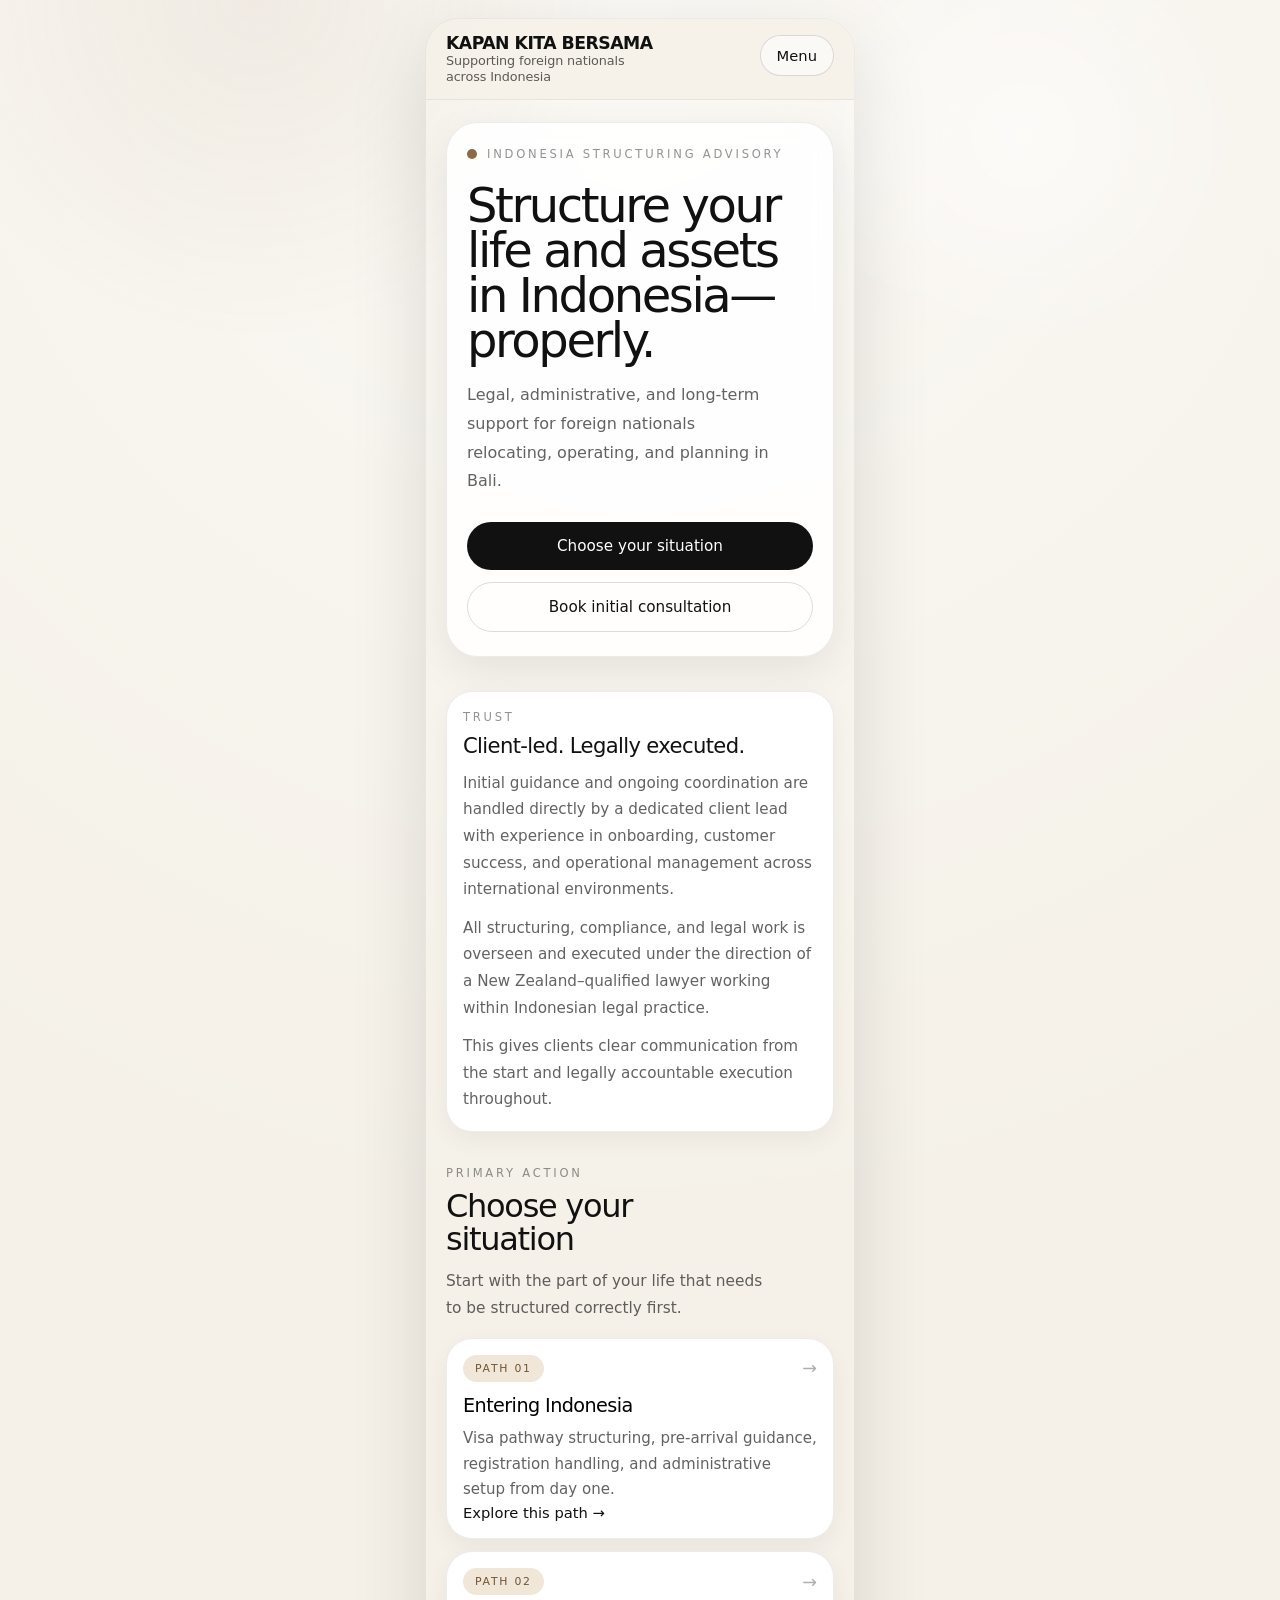
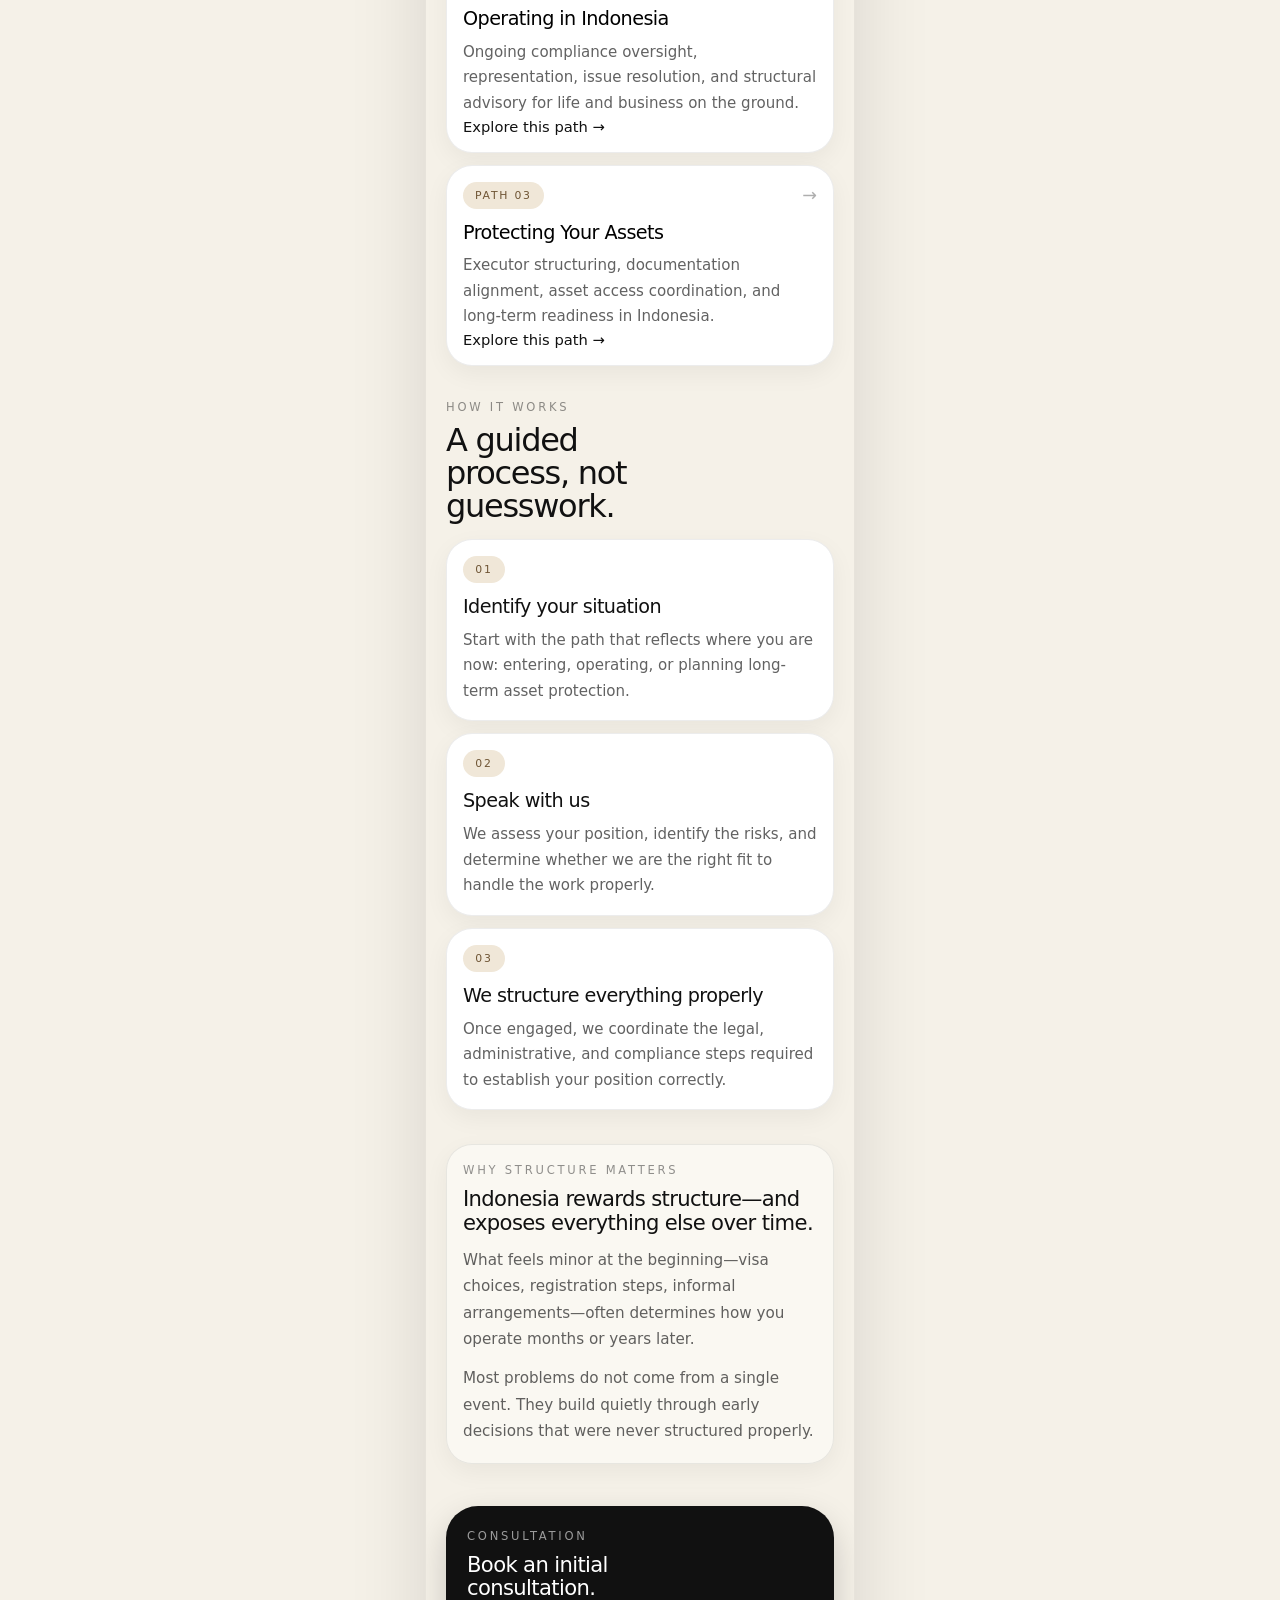
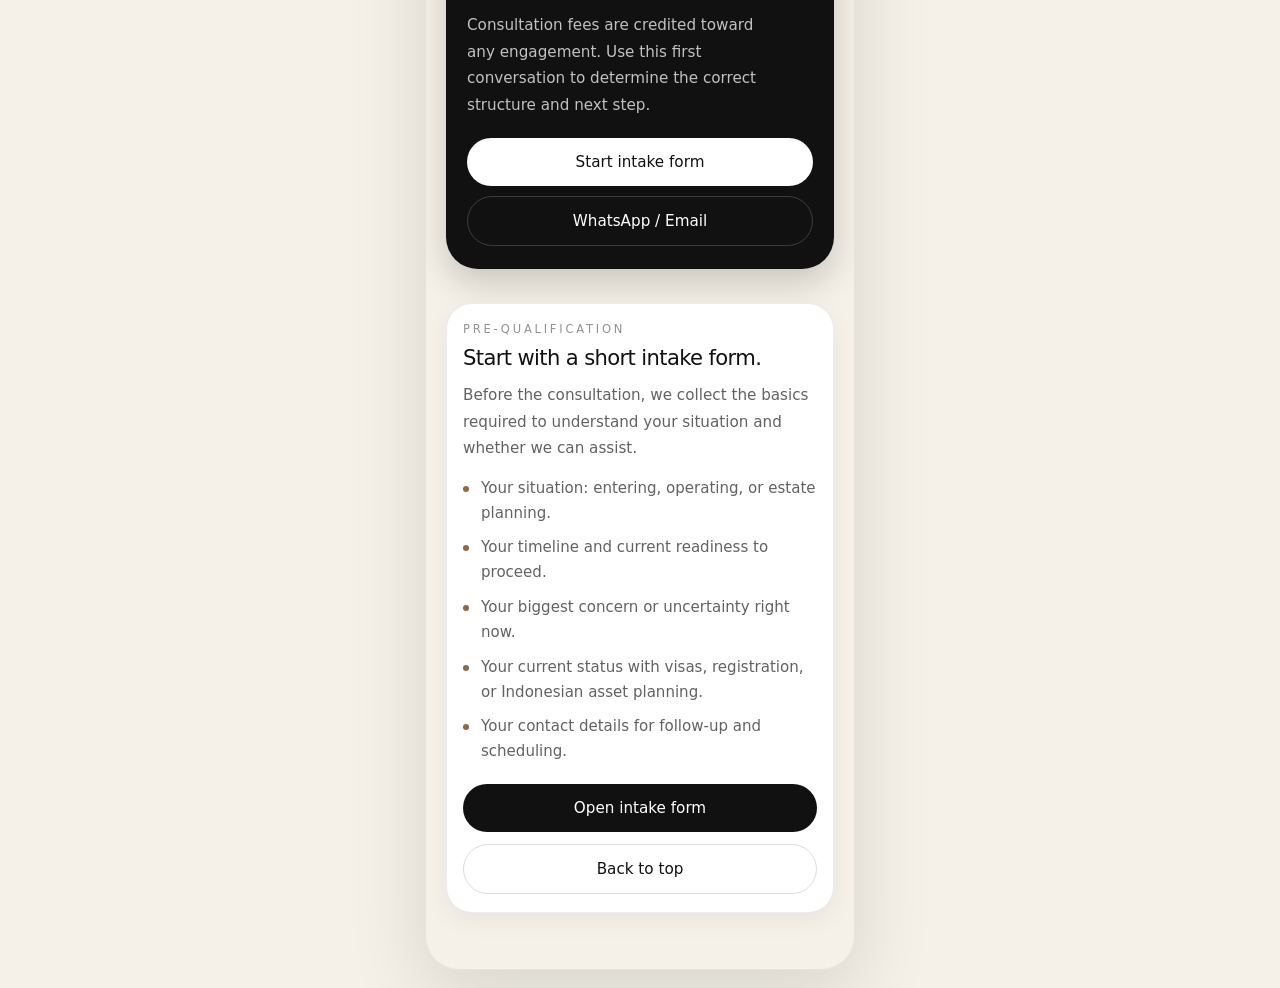
==== mobile.html @ 8100ba2a "mobile styleing" ====
<!DOCTYPE html>
<html lang="en">
<head>
  <meta charset="UTF-8" />
  <meta name="viewport" content="width=device-width, initial-scale=1.0" />
  <title>Kapan Kita Bersama — Mobile Landing Page</title>
  <style>
    :root {
      --bg: #f5f1e8;
      --bg-soft: #faf8f3;
      --panel: rgba(255, 255, 255, 0.88);
      --panel-strong: #ffffff;
      --text: #111111;
      --muted: rgba(17, 17, 17, 0.66);
      --muted-soft: rgba(17, 17, 17, 0.46);
      --line: rgba(17, 17, 17, 0.08);
      --line-strong: rgba(17, 17, 17, 0.14);
      --accent: #8c6a43;
      --accent-soft: #f0e7d8;
      --accent-text: #6f5535;
      --shadow: 0 14px 40px rgba(0, 0, 0, 0.08);
      --shadow-soft: 0 8px 24px rgba(0, 0, 0, 0.05);
      --radius-xl: 32px;
      --radius-lg: 26px;
      --radius-md: 20px;
      --radius-pill: 999px;
      --max-width: 430px;
      --font: Inter, ui-sans-serif, system-ui, -apple-system, BlinkMacSystemFont, "Segoe UI", sans-serif;
    }

    * {
      box-sizing: border-box;
      -webkit-tap-highlight-color: transparent;
    }

    html {
      scroll-behavior: smooth;
    }

    body {
      margin: 0;
      font-family: var(--font);
      color: var(--text);
      background:
        radial-gradient(circle at top, rgba(255,255,255,0.55), transparent 30%),
        linear-gradient(180deg, rgba(245,241,232,0.92), rgba(245,241,232,0.98)),
        var(--bg);
      min-height: 100vh;
    }

    .site-shell {
      max-width: var(--max-width);
      margin: 0 auto;
      min-height: 100vh;
      position: relative;
      overflow: hidden;
    }

    .site-shell::before {
      content: "";
      position: fixed;
      inset: 0;
      background:
        radial-gradient(circle at 20% 0%, rgba(140,106,67,0.08), transparent 25%),
        radial-gradient(circle at 80% 15%, rgba(255,255,255,0.52), transparent 18%);
      pointer-events: none;
      z-index: 0;
    }

    .topbar,
    .content,
    .menu-panel {
      position: relative;
      z-index: 1;
    }

.topbar {
  position: sticky;
  top: 0;
  display: flex;
  align-items: flex-start;
  justify-content: space-between;
  gap: 14px;
  padding: 16px 20px 14px;
  backdrop-filter: blur(18px);
  background: rgba(245, 241, 232, 0.9);
  border-bottom: 1px solid rgba(17, 17, 17, 0.06);
}

.brand-block {
  display: flex;
  flex-direction: column;
  gap: 1px;
}

.brand-label {
  margin: 0;
  font-size: 1.08rem;
  line-height: 1;
  letter-spacing: -0.03em;
  font-weight: 650;
  text-transform: none;
  color: #111111;
}

.brand-tagline {
  margin: 0;
  font-size: 0.8rem;
  line-height: 1.22;
  letter-spacing: -0.01em;
  color: rgba(17, 17, 17, 0.68);
  max-width: none;
}




    .menu-btn,
    .primary-btn,
    .secondary-btn,
    .path-card,
    .text-link {
      font: inherit;
      border: none;
      cursor: pointer;
    }

    .menu-btn {
      flex-shrink: 0;
      border: 1px solid var(--line-strong);
      background: rgba(255,255,255,0.56);
      color: var(--text);
      border-radius: var(--radius-pill);
      padding: 11px 16px;
      font-size: 0.92rem;
      font-weight: 500;
    }

    .content {
      padding: 22px 20px 56px;
    }

    .hero-card,
    .trust-card,
    .path-card,
    .step-card,
    .positioning-card,
    .cta-card,
    .intake-card {
      backdrop-filter: blur(14px);
    }

    .hero-card {
      background: var(--panel);
      border: 1px solid var(--line);
      border-radius: var(--radius-xl);
      padding: 24px 20px 24px;
      box-shadow: var(--shadow);
    }

    .eyebrow {
      margin: 0;
      font-size: 0.72rem;
      text-transform: uppercase;
      letter-spacing: 0.24em;
      color: var(--muted-soft);
    }

    .hero-dot {
      width: 10px;
      height: 10px;
      border-radius: 50%;
      display: inline-block;
      background: var(--accent);
      margin-right: 10px;
      vertical-align: middle;
    }

    .hero-title {
      margin: 22px 0 0;
      max-width: 11ch;
      font-size: clamp(2.4rem, 8vw, 3rem);
      line-height: 0.94;
      letter-spacing: -0.05em;
      font-weight: 500;
    }

    .hero-text {
      margin: 18px 0 0;
      font-size: 1rem;
      line-height: 1.8;
      color: var(--muted);
      max-width: 31ch;
    }

    .hero-actions {
      display: grid;
      gap: 12px;
      margin-top: 26px;
    }

    .primary-btn,
    .secondary-btn {
      width: 100%;
      border-radius: var(--radius-pill);
      padding: 15px 18px;
      font-size: 0.95rem;
      font-weight: 500;
      text-align: center;
      text-decoration: none;
      display: inline-flex;
      align-items: center;
      justify-content: center;
      transition: transform 0.2s ease, opacity 0.2s ease, background 0.2s ease, color 0.2s ease;
    }

    .primary-btn {
      background: #111111;
      color: #ffffff;
    }

    .secondary-btn {
      background: transparent;
      color: var(--text);
      border: 1px solid var(--line-strong);
    }

    .section {
      padding-top: 34px;
    }

    .section-header {
      margin-bottom: 16px;
    }

    .section-title {
      margin: 10px 0 0;
      font-size: 2rem;
      line-height: 1.03;
      letter-spacing: -0.04em;
      font-weight: 500;
      max-width: 12ch;
    }

    .section-copy {
      margin: 12px 0 0;
      font-size: 0.96rem;
      line-height: 1.75;
      color: var(--muted);
      max-width: 34ch;
    }

    .trust-card,
    .positioning-card,
    .cta-card,
    .intake-card,
    .step-card,
    .path-card {
      background: var(--panel-strong);
      border: 1px solid var(--line);
      border-radius: var(--radius-lg);
      box-shadow: var(--shadow-soft);
    }

    .trust-card,
    .positioning-card,
    .cta-card,
    .intake-card {
      padding: 18px 16px;
    }

    .trust-title,
    .positioning-title,
    .cta-title,
    .intake-title {
      margin: 10px 0 0;
      font-size: 1.32rem;
      line-height: 1.12;
      letter-spacing: -0.03em;
      font-weight: 500;
    }

    .trust-text,
    .positioning-text,
    .cta-text,
    .intake-text {
      margin: 12px 0 0;
      font-size: 0.95rem;
      line-height: 1.75;
      color: var(--muted);
    }

    .path-grid,
    .steps-grid {
      display: grid;
      gap: 12px;
    }

    .path-card,
    .step-card {
      width: 100%;
      text-align: left;
      padding: 16px;
    }

    .path-top,
    .step-top {
      display: flex;
      align-items: center;
      justify-content: space-between;
      gap: 12px;
      margin-bottom: 14px;
    }

    .path-tag,
    .step-number {
      display: inline-flex;
      align-items: center;
      justify-content: center;
      min-width: 42px;
      padding: 7px 12px;
      border-radius: var(--radius-pill);
      background: var(--accent-soft);
      color: var(--accent-text);
      font-size: 0.68rem;
      text-transform: uppercase;
      letter-spacing: 0.16em;
    }

    .path-arrow {
      font-size: 1.1rem;
      color: rgba(17, 17, 17, 0.34);
    }

    .path-title,
    .step-title {
      margin: 0;
      font-size: 1.2rem;
      line-height: 1.08;
      letter-spacing: -0.03em;
      font-weight: 500;
    }

    .path-text,
    .step-text {
      margin: 10px 0 0;
      font-size: 0.94rem;
      line-height: 1.7;
      color: var(--muted);
    }

    .text-link {
      margin-top: 16px;
      padding: 0;
      background: none;
      color: var(--text);
      font-size: 0.92rem;
      font-weight: 500;
    }

    .positioning-card {
      background: rgba(250, 248, 243, 0.95);
    }

    .cta-card {
      margin-top: 8px;
      background: #111111;
      color: #ffffff;
      border-radius: var(--radius-xl);
      padding: 22px 20px;
      box-shadow: 0 14px 34px rgba(0, 0, 0, 0.18);
    }

    .cta-card .eyebrow {
      color: rgba(255, 255, 255, 0.58);
    }

    .cta-title {
      max-width: 13ch;
    }

    .cta-text {
      color: rgba(255, 255, 255, 0.74);
      max-width: 30ch;
    }

    .cta-actions {
      display: grid;
      gap: 10px;
      margin-top: 20px;
    }

    .cta-card .primary-btn {
      background: #ffffff;
      color: #111111;
    }

    .cta-card .secondary-btn {
      border-color: rgba(255,255,255,0.18);
      color: #ffffff;
    }

    .intake-list {
      margin: 14px 0 0;
      padding: 0;
      list-style: none;
      display: grid;
      gap: 10px;
    }

    .intake-list li {
      padding-left: 18px;
      position: relative;
      font-size: 0.94rem;
      line-height: 1.65;
      color: var(--muted);
    }

    .intake-list li::before {
      content: "";
      position: absolute;
      top: 0.62rem;
      left: 0;
      width: 6px;
      height: 6px;
      border-radius: 50%;
      background: var(--accent);
    }

    .menu-panel {
      position: fixed;
      inset: 0;
      background: rgba(17, 17, 17, 0.38);
      opacity: 0;
      pointer-events: none;
      transition: opacity 0.25s ease;
      z-index: 20;
    }

    .menu-panel.open {
      opacity: 1;
      pointer-events: auto;
    }

    .menu-sheet {
      position: absolute;
      top: 0;
      right: 0;
      width: min(86vw, 360px);
      height: 100%;
      background: rgba(255, 255, 255, 0.95);
      backdrop-filter: blur(18px);
      padding: 24px 20px;
      transform: translateX(100%);
      transition: transform 0.25s ease;
      box-shadow: -18px 0 40px rgba(0, 0, 0, 0.12);
    }

    .menu-panel.open .menu-sheet {
      transform: translateX(0);
    }

    .menu-sheet-top {
      display: flex;
      align-items: center;
      justify-content: space-between;
      margin-bottom: 28px;
      gap: 14px;
    }

    .menu-close {
      width: 42px;
      height: 42px;
      border-radius: 50%;
      border: 1px solid var(--line-strong);
      background: #ffffff;
      font-size: 1.1rem;
      cursor: pointer;
      flex-shrink: 0;
    }

    .menu-list {
      display: grid;
      gap: 10px;
    }

    .menu-link {
      display: block;
      text-decoration: none;
      color: var(--text);
      font-size: 1.04rem;
      line-height: 1.3;
      padding: 14px 0;
      border-bottom: 1px solid rgba(17, 17, 17, 0.08);
    }

    @media (min-width: 768px) {
      body {
        display: flex;
        justify-content: center;
        padding: 18px 0;
      }

      .site-shell {
        border-radius: 34px;
        box-shadow: 0 26px 80px rgba(0, 0, 0, 0.12);
        border: 1px solid rgba(17, 17, 17, 0.06);
      }

      .topbar {
        border-top-left-radius: 34px;
        border-top-right-radius: 34px;
      }
    }
  </style>
</head>
<body>
  <div class="site-shell">

    <header class="topbar">
      <div class="brand-block">
        <p class="brand-label">KAPAN KITA BERSAMA</p>
        <p class="brand-tagline">Supporting foreign nationals <br>across Indonesia</p>
      </div>
      <button class="menu-btn" id="menuToggle" aria-label="Open menu">Menu</button>
    </header>

    <main class="content">
      <section class="hero-card" id="home">
        <p class="eyebrow"><span class="hero-dot"></span>Indonesia structuring advisory</p>
        <h1 class="hero-title">Structure your life and assets in Indonesia—properly.</h1>
        <p class="hero-text">
          Legal, administrative, and long-term support for foreign nationals relocating, operating, and planning in Bali.
        </p>

        <div class="hero-actions">
          <a class="primary-btn" href="#paths">Choose your situation</a>
          <a class="secondary-btn" href="#consult">Book initial consultation</a>
        </div>
      </section>

      <section class="section" id="trust">
        <div class="trust-card">
          <p class="eyebrow">Trust</p>
          <h2 class="trust-title">Client-led. Legally executed.</h2>
          <p class="trust-text">
            Initial guidance and ongoing coordination are handled directly by a dedicated client lead with experience in onboarding, customer success, and operational management across international environments.
          </p>
          <p class="trust-text">
            All structuring, compliance, and legal work is overseen and executed under the direction of a New Zealand–qualified lawyer working within Indonesian legal practice.
          </p>
          <p class="trust-text">
            This gives clients clear communication from the start and legally accountable execution throughout.
          </p>
        </div>
      </section>

      <section class="section" id="paths">
        <div class="section-header">
          <p class="eyebrow">Primary action</p>
          <h2 class="section-title">Choose your situation</h2>
          <p class="section-copy">
            Start with the part of your life that needs to be structured correctly first.
          </p>
        </div>

        <div class="path-grid">
          <button class="path-card" type="button">
            <div class="path-top">
              <span class="path-tag">Path 01</span>
              <span class="path-arrow">→</span>
            </div>
            <h3 class="path-title">Entering Indonesia</h3>
            <p class="path-text">
              Visa pathway structuring, pre-arrival guidance, registration handling, and administrative setup from day one.
            </p>
            <span class="text-link">Explore this path →</span>
          </button>

          <button class="path-card" type="button">
            <div class="path-top">
              <span class="path-tag">Path 02</span>
              <span class="path-arrow">→</span>
            </div>
            <h3 class="path-title">Operating in Indonesia</h3>
            <p class="path-text">
              Ongoing compliance oversight, representation, issue resolution, and structural advisory for life and business on the ground.
            </p>
            <span class="text-link">Explore this path →</span>
          </button>

          <button class="path-card" type="button">
            <div class="path-top">
              <span class="path-tag">Path 03</span>
              <span class="path-arrow">→</span>
            </div>
            <h3 class="path-title">Protecting Your Assets</h3>
            <p class="path-text">
              Executor structuring, documentation alignment, asset access coordination, and long-term readiness in Indonesia.
            </p>
            <span class="text-link">Explore this path →</span>
          </button>
        </div>
      </section>

      <section class="section" id="process">
        <div class="section-header">
          <p class="eyebrow">How it works</p>
          <h2 class="section-title">A guided process, not guesswork.</h2>
        </div>

        <div class="steps-grid">
          <article class="step-card">
            <div class="step-top">
              <span class="step-number">01</span>
            </div>
            <h3 class="step-title">Identify your situation</h3>
            <p class="step-text">
              Start with the path that reflects where you are now: entering, operating, or planning long-term asset protection.
            </p>
          </article>

          <article class="step-card">
            <div class="step-top">
              <span class="step-number">02</span>
            </div>
            <h3 class="step-title">Speak with us</h3>
            <p class="step-text">
              We assess your position, identify the risks, and determine whether we are the right fit to handle the work properly.
            </p>
          </article>

          <article class="step-card">
            <div class="step-top">
              <span class="step-number">03</span>
            </div>
            <h3 class="step-title">We structure everything properly</h3>
            <p class="step-text">
              Once engaged, we coordinate the legal, administrative, and compliance steps required to establish your position correctly.
            </p>
          </article>
        </div>
      </section>

      <section class="section" id="positioning">
        <div class="positioning-card">
          <p class="eyebrow">Why structure matters</p>
          <h2 class="positioning-title">Indonesia rewards structure—and exposes everything else over time.</h2>
          <p class="positioning-text">
            What feels minor at the beginning—visa choices, registration steps, informal arrangements—often determines how you operate months or years later.
          </p>
          <p class="positioning-text">
            Most problems do not come from a single event. They build quietly through early decisions that were never structured properly.
          </p>
        </div>
      </section>

      <section class="section" id="consult">
        <div class="cta-card">
          <p class="eyebrow">Consultation</p>
          <h2 class="cta-title">Book an initial consultation.</h2>
          <p class="cta-text">
            Consultation fees are credited toward any engagement. Use this first conversation to determine the correct structure and next step.
          </p>
          <div class="cta-actions">
            <a class="primary-btn" href="#intake">Start intake form</a>
            <a class="secondary-btn" href="#">WhatsApp / Email</a>
          </div>
        </div>
      </section>

      <section class="section" id="intake">
        <div class="intake-card">
          <p class="eyebrow">Pre-qualification</p>
          <h2 class="intake-title">Start with a short intake form.</h2>
          <p class="intake-text">
            Before the consultation, we collect the basics required to understand your situation and whether we can assist.
          </p>

          <ul class="intake-list">
            <li>Your situation: entering, operating, or estate planning.</li>
            <li>Your timeline and current readiness to proceed.</li>
            <li>Your biggest concern or uncertainty right now.</li>
            <li>Your current status with visas, registration, or Indonesian asset planning.</li>
            <li>Your contact details for follow-up and scheduling.</li>
          </ul>

          <div class="hero-actions" style="margin-top: 20px;">
            <a class="primary-btn" href="#">Open intake form</a>
            <a class="secondary-btn" href="#home">Back to top</a>
          </div>
        </div>
      </section>
    </main>

    <div class="menu-panel" id="menuPanel" aria-hidden="true">
      <div class="menu-sheet">
        <div class="menu-sheet-top">
          <div class="brand-block">
            <p class="brand-label">KAPAN KITA BERSAMA</p>
            <p class="brand-tagline">Supporting foreign nationals <br> across Indonesia</p>
          </div>
          <button class="menu-close" id="menuClose" aria-label="Close menu">×</button>
        </div>

        <nav class="menu-list">
          <a class="menu-link" href="#about-advisors">About Your Advisors</a>
          <a class="menu-link" href="#arrival-establishment">Arrival &amp; Establishment</a>
          <a class="menu-link" href="#ongoing-support">Ongoing Support</a>
          <a class="menu-link" href="#executor-asset-protection">Executor &amp; Asset Protection</a>
          <a class="menu-link" href="#insights">Insights</a>
          <a class="menu-link" href="#contact">Contact</a>
        </nav>
      </div>
    </div>

  </div>

  <script>
    const menuToggle = document.getElementById('menuToggle');
    const menuPanel = document.getElementById('menuPanel');
    const menuClose = document.getElementById('menuClose');
    const menuLinks = document.querySelectorAll('.menu-link');

    function openMenu() {
      menuPanel.classList.add('open');
      menuPanel.setAttribute('aria-hidden', 'false');
      document.body.style.overflow = 'hidden';
    }

    function closeMenu() {
      menuPanel.classList.remove('open');
      menuPanel.setAttribute('aria-hidden', 'true');
      document.body.style.overflow = '';
    }

    menuToggle.addEventListener('click', openMenu);
    menuClose.addEventListener('click', closeMenu);

    menuPanel.addEventListener('click', function (event) {
      if (event.target === menuPanel) closeMenu();
    });

    menuLinks.forEach(link => {
      link.addEventListener('click', closeMenu);
    });
  </script>
</body></html>
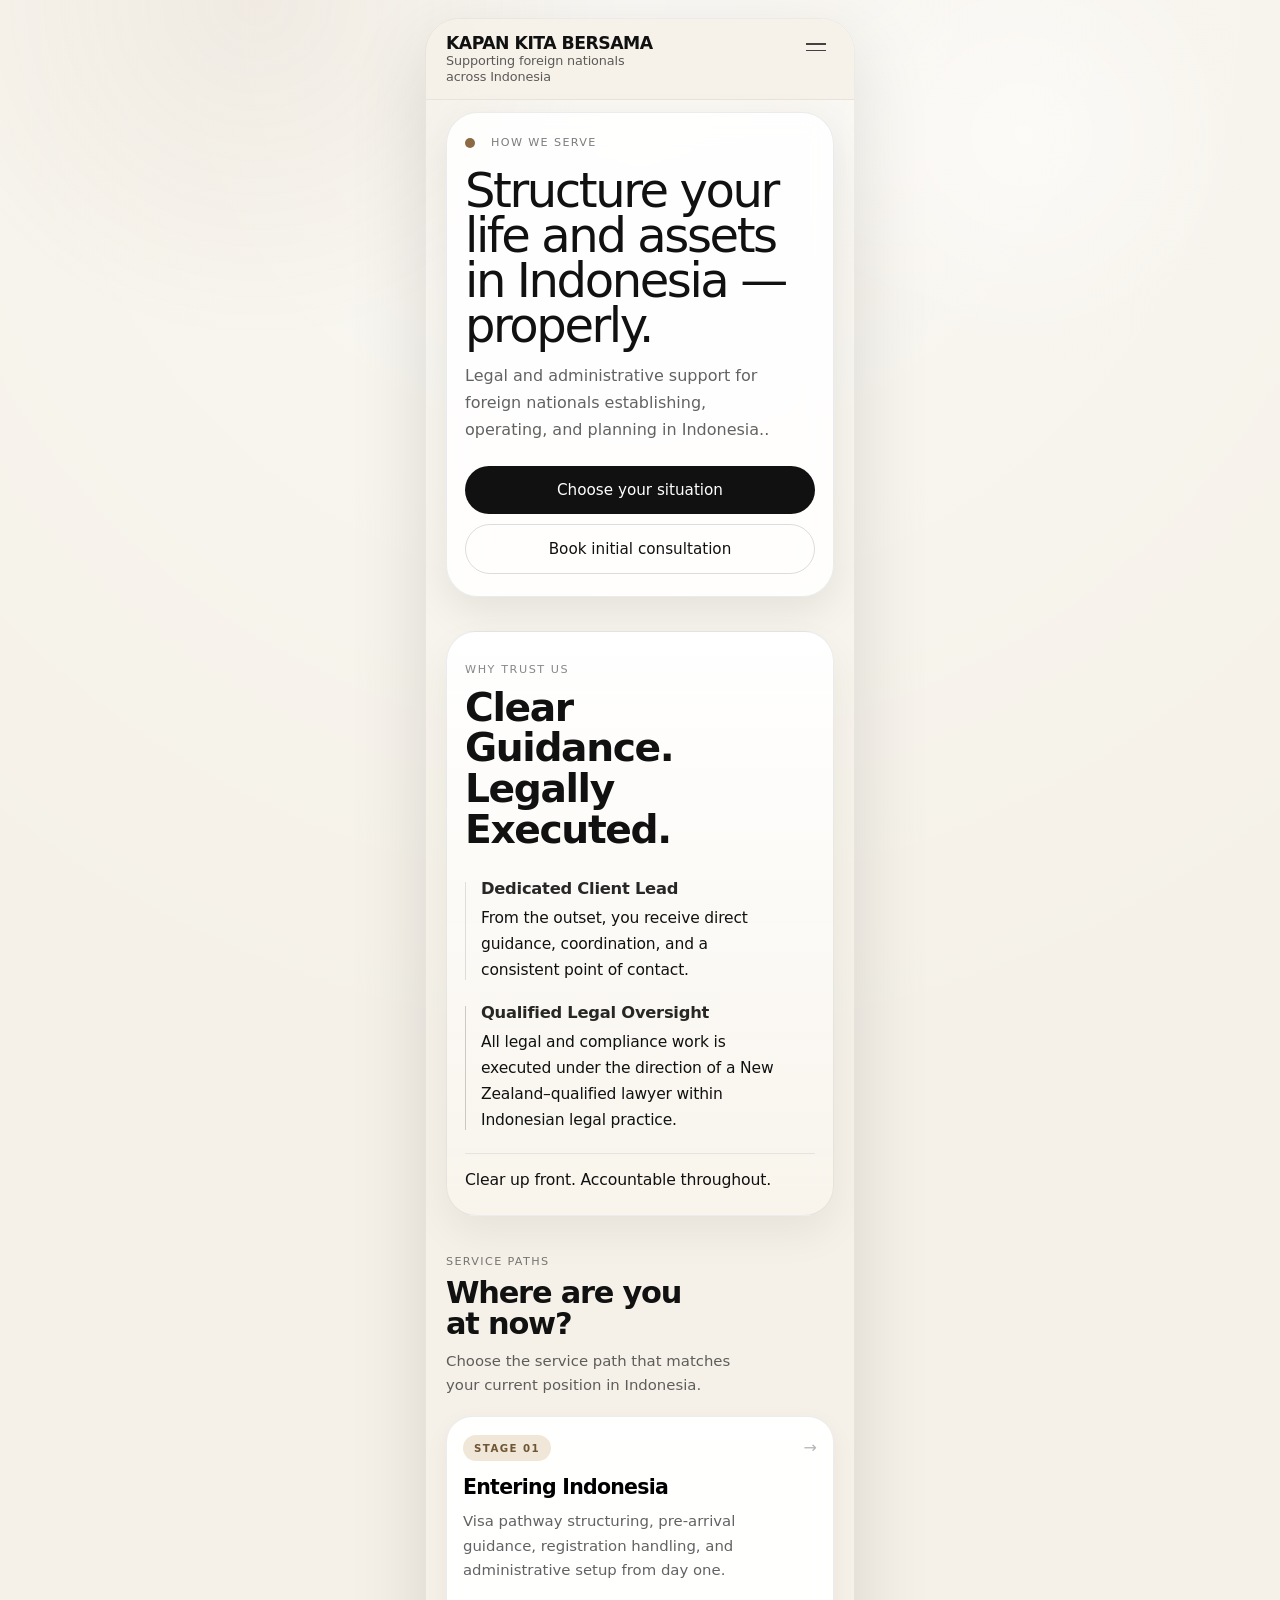
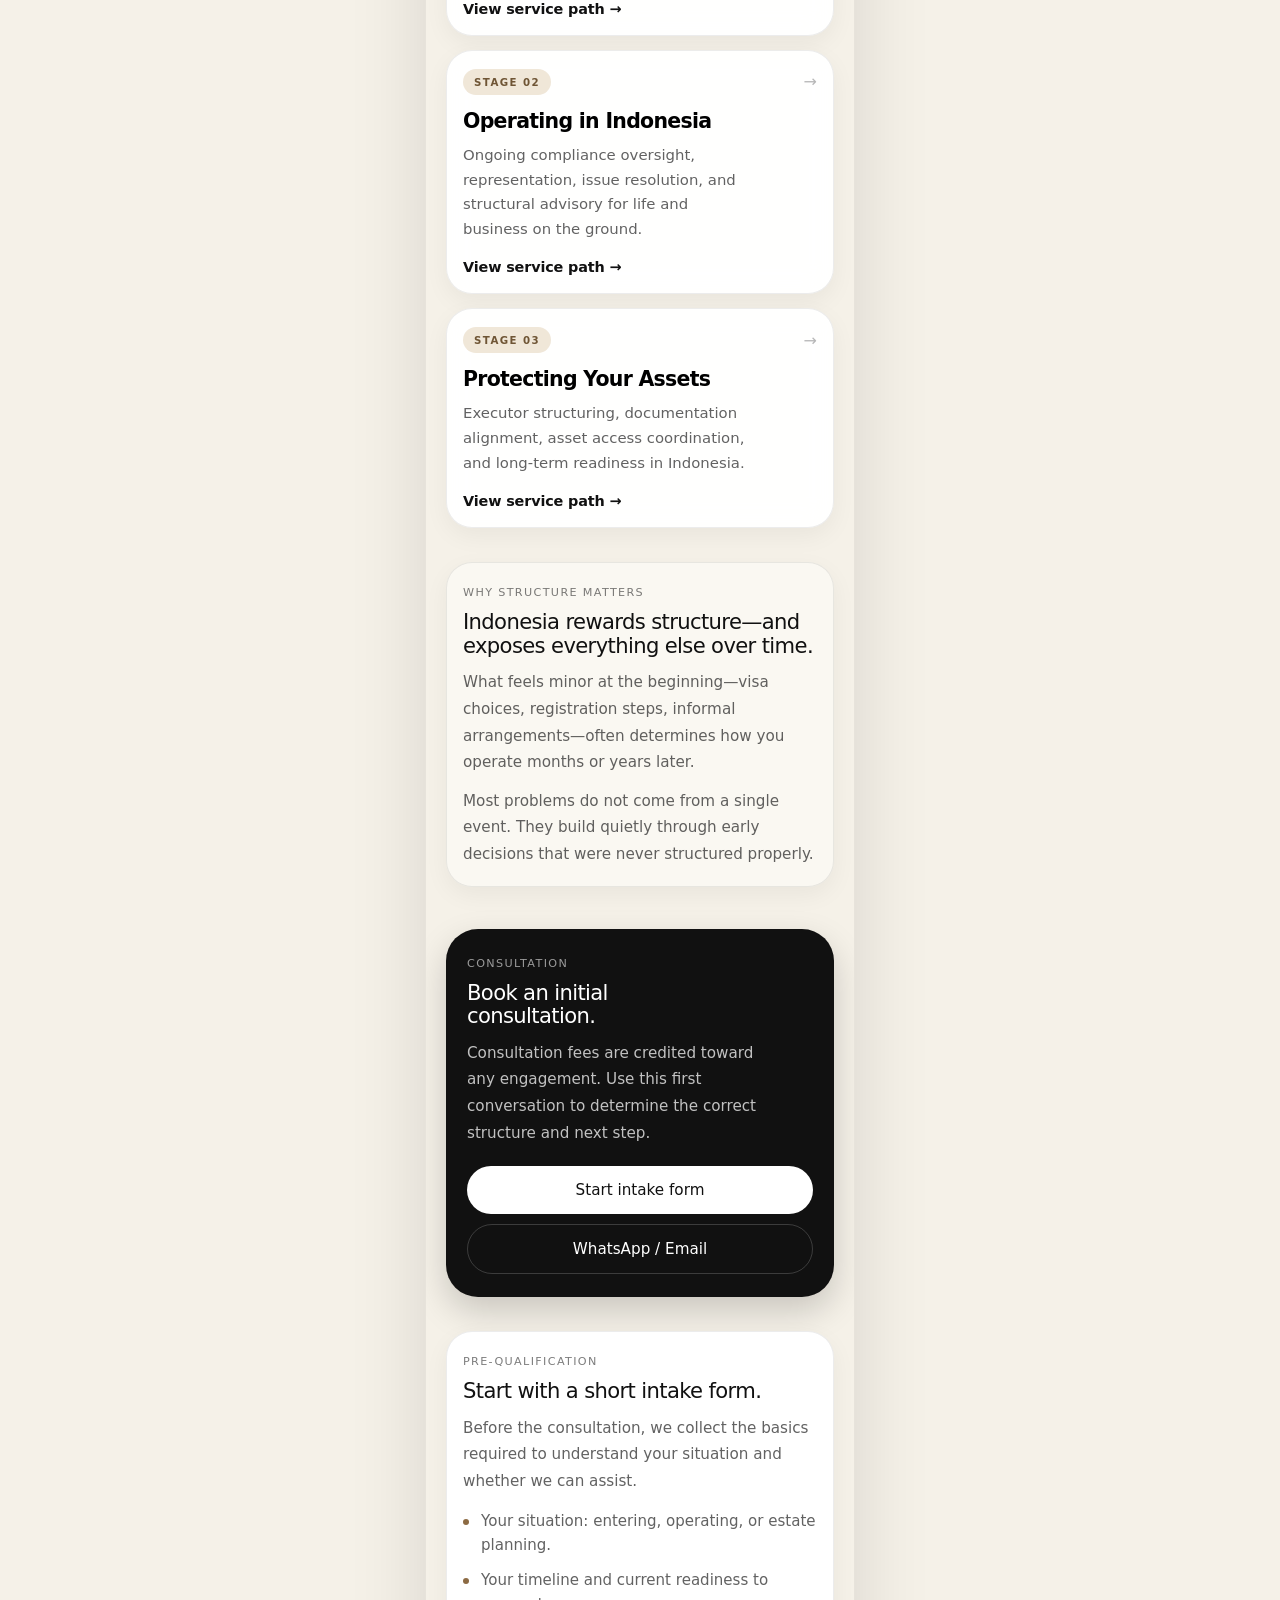
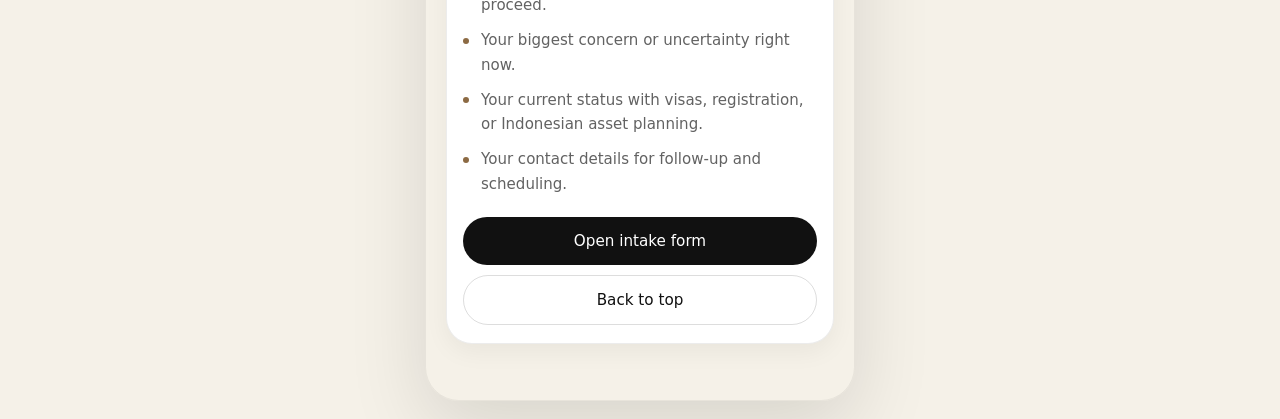
==== commit eaa45317: "trust strip done" ====
--- a/mobile.html
+++ b/mobile.html
@@ -125,21 +125,57 @@
       cursor: pointer;
     }
 
+
     .menu-btn {
-      flex-shrink: 0;
-      border: 1px solid var(--line-strong);
-      background: rgba(255,255,255,0.56);
-      color: var(--text);
-      border-radius: var(--radius-pill);
-      padding: 11px 16px;
-      font-size: 0.92rem;
-      font-weight: 500;
-    }
-
-    .content {
-      padding: 22px 20px 56px;
-    }
-
+  flex-shrink: 0;
+  background: transparent;
+  border: none;
+  padding: 8px 6px 8px 12px;
+  margin-right: 2px;
+  cursor: pointer;
+  display: flex;
+  align-items: center;
+  justify-content: center;
+}
+
+.menu-icon {
+  display: flex;
+  flex-direction: column;
+  gap: 5px;
+}
+
+.menu-icon span {
+  display: block;
+  width: 20px;
+  height: 1.6px;
+  background: rgba(17, 17, 17, 0.78);
+  transform-origin: center;
+  transition: transform 0.2s ease, background 0.2s ease;
+}
+
+.menu-btn:hover .menu-icon span {
+  background: #111111;
+}
+
+.menu-btn.open .menu-icon span:first-child {
+  transform: translateY(3px) rotate(45deg);
+}
+
+.menu-btn.open .menu-icon span:last-child {
+  transform: translateY(-3px) rotate(-45deg);
+}
+
+
+
+
+
+
+
+
+
+.content {
+  padding: 12px 20px 56px;
+}
     .hero-card,
     .trust-card,
     .path-card,
@@ -150,21 +186,25 @@
       backdrop-filter: blur(14px);
     }
 
-    .hero-card {
-      background: var(--panel);
-      border: 1px solid var(--line);
-      border-radius: var(--radius-xl);
-      padding: 24px 20px 24px;
-      box-shadow: var(--shadow);
-    }
-
-    .eyebrow {
-      margin: 0;
-      font-size: 0.72rem;
-      text-transform: uppercase;
-      letter-spacing: 0.24em;
-      color: var(--muted-soft);
-    }
+  .hero-card {
+  background: var(--panel);
+  border: 1px solid var(--line);
+  border-radius: var(--radius-xl);
+  padding: 20px 18px 22px;
+  box-shadow: var(--shadow);
+}
+
+.eyebrow {
+  margin: 0;
+  display: inline-flex;
+  align-items: center;
+  gap: 6px;
+  font-size: 0.7rem;
+  text-transform: uppercase;
+  letter-spacing: 0.12em;
+  font-weight: 500;
+  color: rgba(17, 17, 17, 0.55);
+}
 
     .hero-dot {
       width: 10px;
@@ -177,7 +217,7 @@
     }
 
     .hero-title {
-      margin: 22px 0 0;
+      margin: 16px 0 0;
       max-width: 11ch;
       font-size: clamp(2.4rem, 8vw, 3rem);
       line-height: 0.94;
@@ -186,17 +226,17 @@
     }
 
     .hero-text {
-      margin: 18px 0 0;
+      margin: 14px 0 0;
       font-size: 1rem;
-      line-height: 1.8;
+      line-height: 1.7;
       color: var(--muted);
       max-width: 31ch;
     }
 
     .hero-actions {
       display: grid;
-      gap: 12px;
-      margin-top: 26px;
+      gap: 10px;
+      margin-top: 22px;
     }
 
     .primary-btn,
@@ -230,25 +270,25 @@
     }
 
     .section-header {
-      margin-bottom: 16px;
-    }
-
-    .section-title {
-      margin: 10px 0 0;
-      font-size: 2rem;
-      line-height: 1.03;
-      letter-spacing: -0.04em;
-      font-weight: 500;
-      max-width: 12ch;
-    }
-
-    .section-copy {
-      margin: 12px 0 0;
-      font-size: 0.96rem;
-      line-height: 1.75;
-      color: var(--muted);
-      max-width: 34ch;
-    }
+      margin-bottom: 18px;
+    }
+
+ .section-title {
+  margin: 8px 0 0;
+  font-size: 1.9rem;
+  line-height: 1.02;
+  letter-spacing: -0.04em;
+  font-weight: 550;
+  max-width: 11.5ch;
+}
+
+.section-copy {
+  margin: 10px 0 0;
+  font-size: 0.93rem;
+  line-height: 1.65;
+  color: var(--muted);
+  max-width: 32ch;
+}
 
     .trust-card,
     .positioning-card,
@@ -269,7 +309,101 @@
       padding: 18px 16px;
     }
 
-    .trust-title,
+
+.trust-card {
+  background: linear-gradient(180deg, rgba(255, 255, 255, 0.98), rgba(248, 244, 236, 0.96));
+  border: 1px solid rgba(17, 17, 17, 0.08);
+  border-radius: 30px;
+  box-shadow: 0 18px 42px rgba(0, 0, 0, 0.06);
+  padding: 26px 18px 22px;
+}
+
+#trust .eyebrow {
+  margin-bottom: 4px;
+  color: rgba(17, 17, 17, 0.5);
+  letter-spacing: 0.14em;
+}
+
+.trust-title {
+  margin: 8px 0 0;
+  max-width: 9ch;
+  font-size: clamp(2.15rem, 7vw, 2.45rem);
+  line-height: 1.04;
+  letter-spacing: -0.035em;
+  word-spacing: 0.03em;
+  font-weight: 650;
+  color: var(--text);
+  text-wrap: balance;
+}
+
+
+
+.trust-points {
+  display: grid;
+  gap: 20px;
+  margin-top: 28px;
+}
+
+.trust-point {
+  position: relative;
+  padding: 0 0 0 16px;
+  background: none;
+  border: none;
+  border-radius: 0;
+  box-shadow: none;
+}
+
+.trust-point::before {
+  content: "";
+  position: absolute;
+  left: 0;
+  top: 3px;
+  bottom: 3px;
+  width: 1px;
+  background: rgba(17, 17, 17, 0.12);
+}
+
+.trust-point:last-child::before {
+  background: rgba(17, 17, 17, 0.2);
+}
+
+.trust-point-title {
+  margin: 0;
+  font-size: 1.02rem;
+  line-height: 1.18;
+  letter-spacing: -0.015em;
+  font-weight: 620;
+  color: rgba(17, 17, 17, 0.9);
+  max-width: 22ch;
+}
+
+.trust-point-text {
+  margin: 7px 0 0;
+  max-width: 31ch;
+  font-size: 0.97rem;
+  line-height: 1.68;
+  letter-spacing: -0.01em;
+  color: #111111;
+}
+
+.trust-summary {
+  margin: 20px 0 0;
+  padding-top: 14px;
+  border-top: 1px solid rgba(17, 17, 17, 0.08);
+  font-size: 0.98rem;
+  line-height: 1.55;
+  letter-spacing: -0.01em;
+  font-weight: 520;
+  color: #111111;
+}
+
+
+
+
+
+
+
+   
     .positioning-title,
     .cta-title,
     .intake-title {
@@ -290,73 +424,102 @@
       color: var(--muted);
     }
 
-    .path-grid,
-    .steps-grid {
-      display: grid;
-      gap: 12px;
-    }
-
-    .path-card,
-    .step-card {
-      width: 100%;
-      text-align: left;
-      padding: 16px;
-    }
-
-    .path-top,
-    .step-top {
-      display: flex;
-      align-items: center;
-      justify-content: space-between;
-      gap: 12px;
-      margin-bottom: 14px;
-    }
-
-    .path-tag,
-    .step-number {
-      display: inline-flex;
-      align-items: center;
-      justify-content: center;
-      min-width: 42px;
-      padding: 7px 12px;
-      border-radius: var(--radius-pill);
-      background: var(--accent-soft);
-      color: var(--accent-text);
-      font-size: 0.68rem;
-      text-transform: uppercase;
-      letter-spacing: 0.16em;
-    }
-
-    .path-arrow {
-      font-size: 1.1rem;
-      color: rgba(17, 17, 17, 0.34);
-    }
-
-    .path-title,
-    .step-title {
-      margin: 0;
-      font-size: 1.2rem;
-      line-height: 1.08;
-      letter-spacing: -0.03em;
-      font-weight: 500;
-    }
-
-    .path-text,
-    .step-text {
-      margin: 10px 0 0;
-      font-size: 0.94rem;
-      line-height: 1.7;
-      color: var(--muted);
-    }
-
-    .text-link {
-      margin-top: 16px;
-      padding: 0;
-      background: none;
-      color: var(--text);
-      font-size: 0.92rem;
-      font-weight: 500;
-    }
+
+
+.path-grid,
+.steps-grid {
+  display: grid;
+  gap: 14px;
+}
+
+.path-card,
+.step-card {
+  width: 100%;
+  text-align: left;
+  padding: 18px 16px 17px;
+}
+
+.path-top,
+.step-top {
+  display: flex;
+  align-items: center;
+  justify-content: space-between;
+  gap: 12px;
+  margin-bottom: 16px;
+}
+
+.path-tag,
+.step-number {
+  display: inline-flex;
+  align-items: center;
+  justify-content: center;
+  min-width: 44px;
+  padding: 7px 11px;
+  border-radius: var(--radius-pill);
+  background: var(--accent-soft);
+  color: var(--accent-text);
+  font-size: 0.64rem;
+  text-transform: uppercase;
+  letter-spacing: 0.14em;
+  font-weight: 600;
+}
+
+.path-arrow {
+  font-size: 1rem;
+  color: rgba(17, 17, 17, 0.3);
+}
+
+.path-title,
+.step-title {
+  margin: 0;
+  font-size: 1.28rem;
+  line-height: 1.04;
+  letter-spacing: -0.035em;
+  font-weight: 550;
+}
+
+.path-text,
+.step-text {
+  margin: 11px 0 0;
+  font-size: 0.93rem;
+  line-height: 1.65;
+  color: var(--muted);
+  max-width: 30ch;
+}
+
+.text-link {
+  display: inline-block;
+  margin-top: 18px;
+  padding: 0;
+  background: none;
+  color: var(--text);
+  font-size: 0.9rem;
+  font-weight: 600;
+  letter-spacing: -0.01em;
+}
+
+.path-card {
+  background: rgba(255, 255, 255, 0.96);
+  transition: transform 0.18s ease, border-color 0.18s ease, box-shadow 0.18s ease;
+}
+
+.path-card:hover {
+  transform: translateY(-1px);
+  border-color: rgba(17, 17, 17, 0.12);
+  box-shadow: 0 12px 28px rgba(0, 0, 0, 0.06);
+}
+
+.path-card:active {
+  transform: translateY(0);
+}
+
+
+
+
+
+
+
+
 
     .positioning-card {
       background: rgba(250, 248, 243, 0.95);
@@ -522,15 +685,20 @@
         <p class="brand-label">KAPAN KITA BERSAMA</p>
         <p class="brand-tagline">Supporting foreign nationals <br>across Indonesia</p>
       </div>
-      <button class="menu-btn" id="menuToggle" aria-label="Open menu">Menu</button>
-    </header>
+<button class="menu-btn" id="menuToggle" aria-label="Open menu">
+  <span class="menu-icon">
+    <span></span>
+    <span></span>
+  </span>
+</button>    
+</header>
 
     <main class="content">
       <section class="hero-card" id="home">
-        <p class="eyebrow"><span class="hero-dot"></span>Indonesia structuring advisory</p>
-        <h1 class="hero-title">Structure your life and assets in Indonesia—properly.</h1>
+        <p class="eyebrow"><span class="hero-dot"></span>How We Serve</p>
+        <h1 class="hero-title">Structure your life and assets in Indonesia — properly.</h1>
         <p class="hero-text">
-          Legal, administrative, and long-term support for foreign nationals relocating, operating, and planning in Bali.
+          Legal and administrative support for foreign nationals establishing, operating, and planning in Indonesia..
         </p>
 
         <div class="hero-actions">
@@ -539,71 +707,91 @@
         </div>
       </section>
 
-      <section class="section" id="trust">
-        <div class="trust-card">
-          <p class="eyebrow">Trust</p>
-          <h2 class="trust-title">Client-led. Legally executed.</h2>
-          <p class="trust-text">
-            Initial guidance and ongoing coordination are handled directly by a dedicated client lead with experience in onboarding, customer success, and operational management across international environments.
-          </p>
-          <p class="trust-text">
-            All structuring, compliance, and legal work is overseen and executed under the direction of a New Zealand–qualified lawyer working within Indonesian legal practice.
-          </p>
-          <p class="trust-text">
-            This gives clients clear communication from the start and legally accountable execution throughout.
-          </p>
-        </div>
-      </section>
+
+
+<!-- TRUST STRIP  -->
+
+
+   <section class="section" id="trust">
+  <div class="trust-card">
+    <p class="eyebrow">Why trust us</p>
+    <h2 class="trust-title">Clear Guidance. Legally Executed.</h2>
+
+    <div class="trust-points">
+      <div class="trust-point">
+        <h3 class="trust-point-title">Dedicated Client Lead</h3>
+        <p class="trust-point-text">
+         From the outset, you receive direct guidance, coordination, and a consistent point of contact.
+        </p>
+      </div>
+
+      <div class="trust-point">
+        <h3 class="trust-point-title">Qualified Legal Oversight</h3>
+        <p class="trust-point-text">
+          All legal and compliance work is executed under the direction of a New Zealand–qualified lawyer within Indonesian legal practice.
+        </p>
+      </div>
+    </div>
+
+    <p class="trust-summary">
+      Clear up front. Accountable throughout.
+    </p>
+  </div>
+</section>
 
       <section class="section" id="paths">
         <div class="section-header">
-          <p class="eyebrow">Primary action</p>
-          <h2 class="section-title">Choose your situation</h2>
+          <p class="eyebrow">service paths</p>
+          <h2 class="section-title">Where are you at now?</h2>
           <p class="section-copy">
-            Start with the part of your life that needs to be structured correctly first.
-          </p>
+            Choose the service path that matches your current position in Indonesia.          
+        </p>
         </div>
 
         <div class="path-grid">
           <button class="path-card" type="button">
             <div class="path-top">
-              <span class="path-tag">Path 01</span>
+              <span class="path-tag">Stage 01</span>
               <span class="path-arrow">→</span>
             </div>
             <h3 class="path-title">Entering Indonesia</h3>
             <p class="path-text">
               Visa pathway structuring, pre-arrival guidance, registration handling, and administrative setup from day one.
             </p>
-            <span class="text-link">Explore this path →</span>
+            <span class="text-link">View service path →</span>
           </button>
 
           <button class="path-card" type="button">
             <div class="path-top">
-              <span class="path-tag">Path 02</span>
+              <span class="path-tag">Stage 02</span>
               <span class="path-arrow">→</span>
             </div>
             <h3 class="path-title">Operating in Indonesia</h3>
             <p class="path-text">
               Ongoing compliance oversight, representation, issue resolution, and structural advisory for life and business on the ground.
             </p>
-            <span class="text-link">Explore this path →</span>
+            <span class="text-link">View service path →</span>
           </button>
 
           <button class="path-card" type="button">
             <div class="path-top">
-              <span class="path-tag">Path 03</span>
+              <span class="path-tag">Stage 03</span>
               <span class="path-arrow">→</span>
             </div>
             <h3 class="path-title">Protecting Your Assets</h3>
             <p class="path-text">
               Executor structuring, documentation alignment, asset access coordination, and long-term readiness in Indonesia.
             </p>
-            <span class="text-link">Explore this path →</span>
+            <span class="text-link">View service path →</span>
           </button>
         </div>
       </section>
 
-      <section class="section" id="process">
+
+      <!-- HOW IT WORKS  -->
+    
+    
+      <!-- <section class="section" id="process">
         <div class="section-header">
           <p class="eyebrow">How it works</p>
           <h2 class="section-title">A guided process, not guesswork.</h2>
@@ -640,7 +828,10 @@
             </p>
           </article>
         </div>
-      </section>
+      </section> -->
+
+
+      <!-- POSITIONING STRIP  -->
 
       <section class="section" id="positioning">
         <div class="positioning-card">
@@ -722,17 +913,21 @@
     const menuClose = document.getElementById('menuClose');
     const menuLinks = document.querySelectorAll('.menu-link');
 
-    function openMenu() {
-      menuPanel.classList.add('open');
-      menuPanel.setAttribute('aria-hidden', 'false');
-      document.body.style.overflow = 'hidden';
-    }
-
-    function closeMenu() {
-      menuPanel.classList.remove('open');
-      menuPanel.setAttribute('aria-hidden', 'true');
-      document.body.style.overflow = '';
-    }
+ function openMenu() {
+  menuPanel.classList.add('open');
+  menuToggle.classList.add('open');
+  menuPanel.setAttribute('aria-hidden', 'false');
+  menuToggle.setAttribute('aria-label', 'Close menu');
+  document.body.style.overflow = 'hidden';
+}
+
+function closeMenu() {
+  menuPanel.classList.remove('open');
+  menuToggle.classList.remove('open');
+  menuPanel.setAttribute('aria-hidden', 'true');
+  menuToggle.setAttribute('aria-label', 'Open menu');
+  document.body.style.overflow = '';
+}
 
     menuToggle.addEventListener('click', openMenu);
     menuClose.addEventListener('click', closeMenu);
@@ -745,4 +940,5 @@
       link.addEventListener('click', closeMenu);
     });
   </script>
-</body></html>+</body>
+</html>
